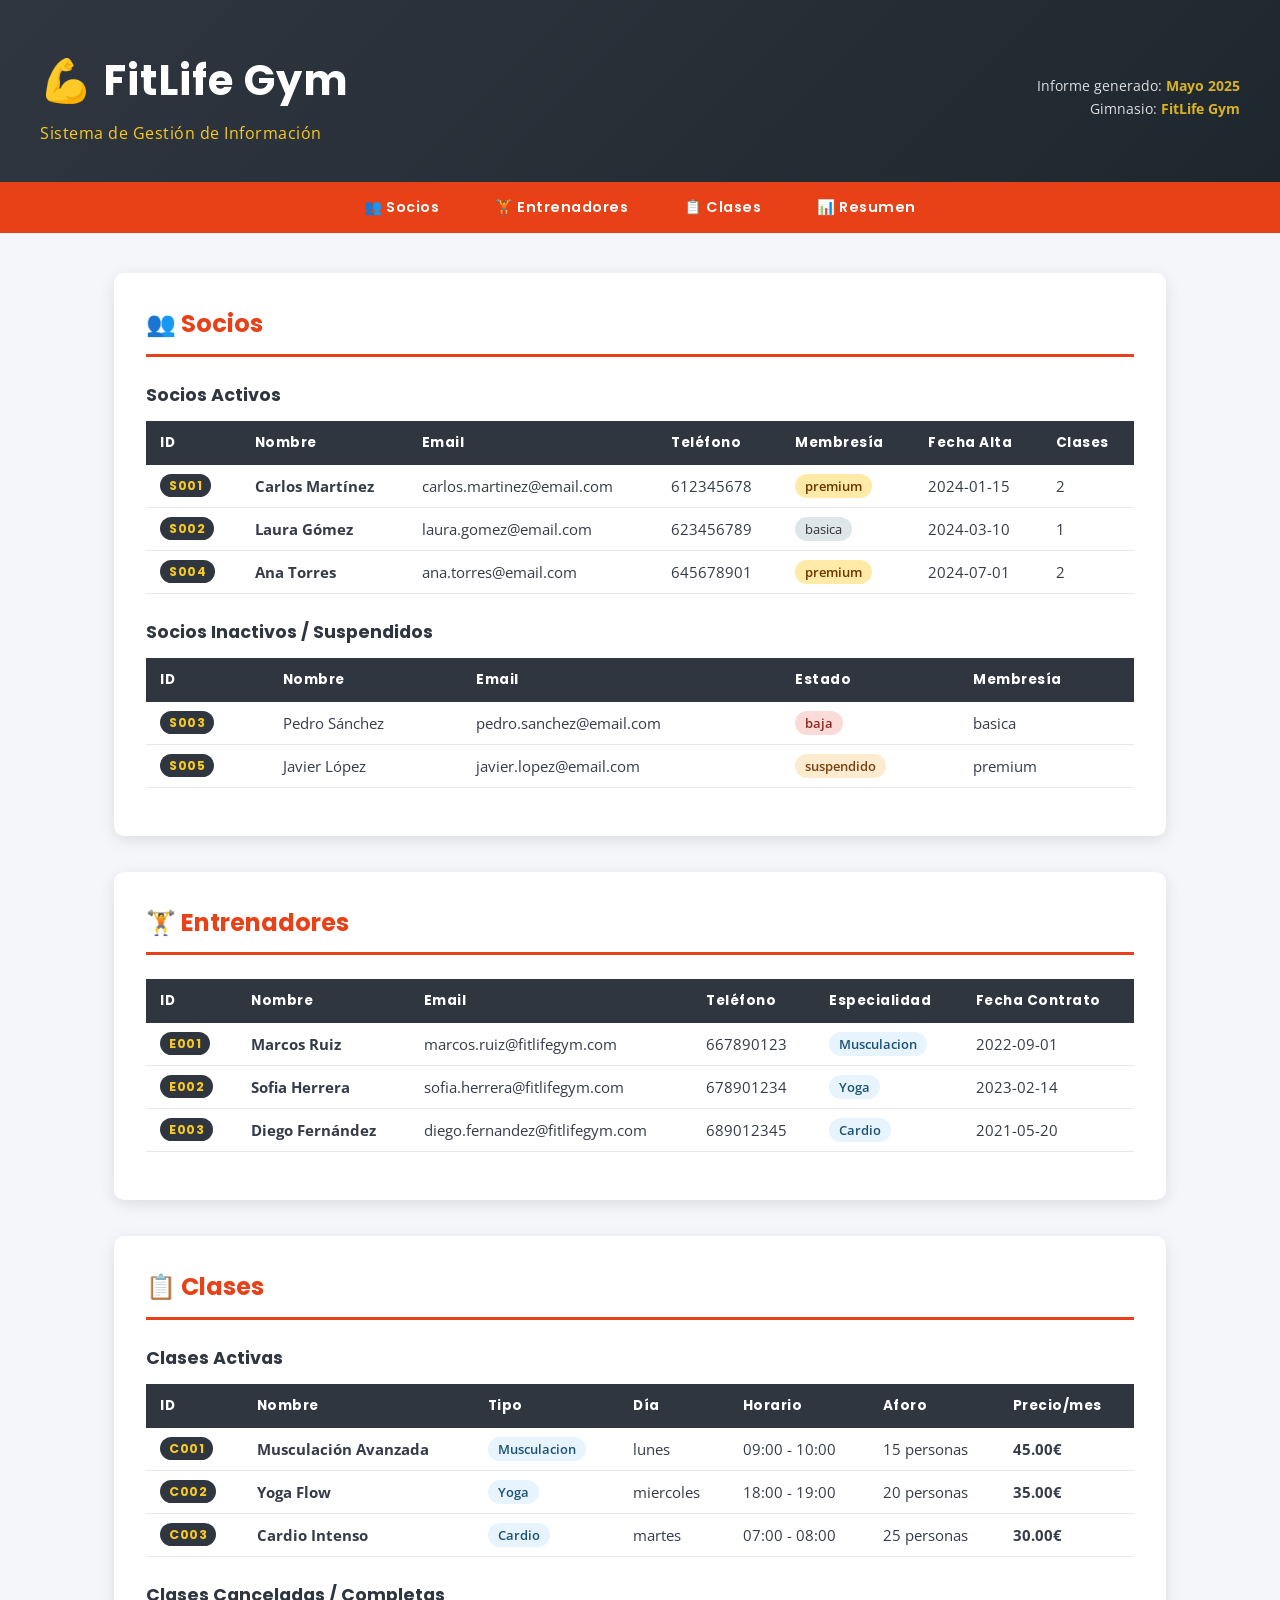
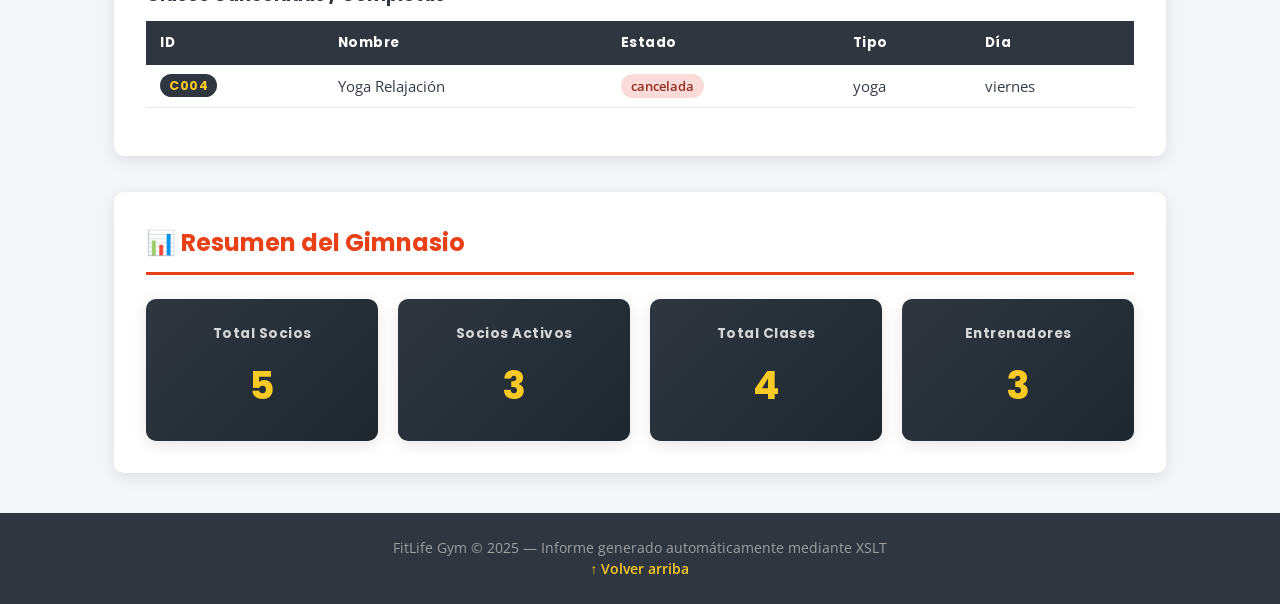
==== index.html @ a02cb92c "Proyecto módulo Lenguajes de Marcas FitLife Gym" ====
<html lang="es">
   <head>
      <meta charset="UTF-8"/>
      <meta name="viewport" content="width=device-width, initial-scale=1.0"/>
      <title>FitLife Gym - Informe de Gestión</title>
      <link rel="stylesheet" href="../css/estilo.css"/>
   </head>
   <body>
      <header class="portada">
         <div class="logo-area">
            <h1>💪 FitLife Gym</h1>
            <p class="subtitulo">Sistema de Gestión de Información</p>
         </div>
         <div class="fecha-generacion">
            <p>Informe generado: <strong>Mayo 2025</strong>
            </p>
            <p>Gimnasio: <strong>FitLife Gym</strong>
            </p>
         </div>
      </header>
      <nav class="navegacion">
         <a href="#socios">👥 Socios</a>
         <a href="#entrenadores">🏋️ Entrenadores</a>
         <a href="#clases">📋 Clases</a>
         <a href="#resumen">📊 Resumen</a>
      </nav>
      <main>
         <section id="socios">
            <h2>👥 Socios</h2>
            <h3>Socios Activos</h3>
            <table>
               <thead>
                  <tr>
                     <th>ID</th>
                     <th>Nombre</th>
                     <th>Email</th>
                     <th>Teléfono</th>
                     <th>Membresía</th>
                     <th>Fecha Alta</th>
                     <th>Clases</th>
                  </tr>
               </thead>
               <tbody>
                  <tr>
                     <td>
                        <span class="id-badge">S001</span>
                     </td>
                     <td>
                        <strong>Carlos Martínez</strong>
                     </td>
                     <td>carlos.martinez@email.com</td>
                     <td>612345678</td>
                     <td>
                        <span class="&#xA;                          membresia-premium">premium</span>
                     </td>
                     <td>2024-01-15</td>
                     <td>2</td>
                  </tr>
                  <tr>
                     <td>
                        <span class="id-badge">S002</span>
                     </td>
                     <td>
                        <strong>Laura Gómez</strong>
                     </td>
                     <td>laura.gomez@email.com</td>
                     <td>623456789</td>
                     <td>
                        <span class="&#xA;                          membresia-basica">basica</span>
                     </td>
                     <td>2024-03-10</td>
                     <td>1</td>
                  </tr>
                  <tr>
                     <td>
                        <span class="id-badge">S004</span>
                     </td>
                     <td>
                        <strong>Ana Torres</strong>
                     </td>
                     <td>ana.torres@email.com</td>
                     <td>645678901</td>
                     <td>
                        <span class="&#xA;                          membresia-premium">premium</span>
                     </td>
                     <td>2024-07-01</td>
                     <td>2</td>
                  </tr>
               </tbody>
            </table>
            <h3>Socios Inactivos / Suspendidos</h3>
            <table>
               <thead>
                  <tr>
                     <th>ID</th>
                     <th>Nombre</th>
                     <th>Email</th>
                     <th>Estado</th>
                     <th>Membresía</th>
                  </tr>
               </thead>
               <tbody>
                  <tr>
                     <td>
                        <span class="id-badge">S003</span>
                     </td>
                     <td>Pedro Sánchez</td>
                     <td>pedro.sanchez@email.com</td>
                     <td>
                        <span class="&#xA;                          estado-baja">baja</span>
                     </td>
                     <td>basica</td>
                  </tr>
                  <tr>
                     <td>
                        <span class="id-badge">S005</span>
                     </td>
                     <td>Javier López</td>
                     <td>javier.lopez@email.com</td>
                     <td>
                        <span class="&#xA;                          estado-suspendido">suspendido</span>
                     </td>
                     <td>premium</td>
                  </tr>
               </tbody>
            </table>
         </section>
         <section id="entrenadores">
            <h2>🏋️ Entrenadores</h2>
            <table>
               <thead>
                  <tr>
                     <th>ID</th>
                     <th>Nombre</th>
                     <th>Email</th>
                     <th>Teléfono</th>
                     <th>Especialidad</th>
                     <th>Fecha Contrato</th>
                  </tr>
               </thead>
               <tbody>
                  <tr>
                     <td>
                        <span class="id-badge">E001</span>
                     </td>
                     <td>
                        <strong>Marcos Ruiz</strong>
                     </td>
                     <td>marcos.ruiz@fitlifegym.com</td>
                     <td>667890123</td>
                     <td>
                        <span class="especialidad">musculacion</span>
                     </td>
                     <td>2022-09-01</td>
                  </tr>
                  <tr>
                     <td>
                        <span class="id-badge">E002</span>
                     </td>
                     <td>
                        <strong>Sofia Herrera</strong>
                     </td>
                     <td>sofia.herrera@fitlifegym.com</td>
                     <td>678901234</td>
                     <td>
                        <span class="especialidad">yoga</span>
                     </td>
                     <td>2023-02-14</td>
                  </tr>
                  <tr>
                     <td>
                        <span class="id-badge">E003</span>
                     </td>
                     <td>
                        <strong>Diego Fernández</strong>
                     </td>
                     <td>diego.fernandez@fitlifegym.com</td>
                     <td>689012345</td>
                     <td>
                        <span class="especialidad">cardio</span>
                     </td>
                     <td>2021-05-20</td>
                  </tr>
               </tbody>
            </table>
         </section>
         <section id="clases">
            <h2>📋 Clases</h2>
            <h3>Clases Activas</h3>
            <table>
               <thead>
                  <tr>
                     <th>ID</th>
                     <th>Nombre</th>
                     <th>Tipo</th>
                     <th>Día</th>
                     <th>Horario</th>
                     <th>Aforo</th>
                     <th>Precio/mes</th>
                  </tr>
               </thead>
               <tbody>
                  <tr>
                     <td>
                        <span class="id-badge">C001</span>
                     </td>
                     <td>
                        <strong>Musculación Avanzada</strong>
                     </td>
                     <td>
                        <span class="tipo-clase">musculacion</span>
                     </td>
                     <td>lunes</td>
                     <td>09:00 -
                      10:00</td>
                     <td>15 personas</td>
                     <td>
                        <strong>45.00€</strong>
                     </td>
                  </tr>
                  <tr>
                     <td>
                        <span class="id-badge">C002</span>
                     </td>
                     <td>
                        <strong>Yoga Flow</strong>
                     </td>
                     <td>
                        <span class="tipo-clase">yoga</span>
                     </td>
                     <td>miercoles</td>
                     <td>18:00 -
                      19:00</td>
                     <td>20 personas</td>
                     <td>
                        <strong>35.00€</strong>
                     </td>
                  </tr>
                  <tr>
                     <td>
                        <span class="id-badge">C003</span>
                     </td>
                     <td>
                        <strong>Cardio Intenso</strong>
                     </td>
                     <td>
                        <span class="tipo-clase">cardio</span>
                     </td>
                     <td>martes</td>
                     <td>07:00 -
                      08:00</td>
                     <td>25 personas</td>
                     <td>
                        <strong>30.00€</strong>
                     </td>
                  </tr>
               </tbody>
            </table>
            <h3>Clases Canceladas / Completas</h3>
            <table>
               <thead>
                  <tr>
                     <th>ID</th>
                     <th>Nombre</th>
                     <th>Estado</th>
                     <th>Tipo</th>
                     <th>Día</th>
                  </tr>
               </thead>
               <tbody>
                  <tr>
                     <td>
                        <span class="id-badge">C004</span>
                     </td>
                     <td>Yoga Relajación</td>
                     <td>
                        <span class="estado-cancelada">cancelada</span>
                     </td>
                     <td>yoga</td>
                     <td>viernes</td>
                  </tr>
               </tbody>
            </table>
         </section>
         <section id="resumen">
            <h2>📊 Resumen del Gimnasio</h2>
            <div class="cards-resumen">
               <div class="card">
                  <h4>Total Socios</h4>
                  <p class="numero">5</p>
               </div>
               <div class="card">
                  <h4>Socios Activos</h4>
                  <p class="numero">3</p>
               </div>
               <div class="card">
                  <h4>Total Clases</h4>
                  <p class="numero">4</p>
               </div>
               <div class="card">
                  <h4>Entrenadores</h4>
                  <p class="numero">3</p>
               </div>
            </div>
         </section>
      </main>
      <footer>
         <p>FitLife Gym © 2025 — Informe generado automáticamente mediante XSLT</p>
         <p>
            <a href="#socios">↑ Volver arriba</a>
         </p>
      </footer>
   </body>
</html>
---- css/estilo.css ----
/* ===================================================
   FitLife Gym - Hoja de Estilos
   Módulo: Lenguajes de Marcas y SGI
   =================================================== */

/* --- Fuentes y Reset --- */
@import url('https://fonts.googleapis.com/css2?family=Poppins:wght@400;600;700&family=Open+Sans:wght@400;600&display=swap');

*, *::before, *::after {
  box-sizing: border-box;
  margin: 0;
  padding: 0;
}

:root {
  --color-primario:   #e84118;
  --color-secundario: #2f3640;
  --color-acento:     #f9ca24;
  --color-fondo:      #f5f6fa;
  --color-blanco:     #ffffff;
  --color-texto:      #353b48;
  --color-gris:       #718093;
  --sombra:           0 4px 16px rgba(0,0,0,0.10);
  --radio:            10px;
}

body {
  font-family: 'Open Sans', sans-serif;
  background-color: var(--color-fondo);
  color: var(--color-texto);
  line-height: 1.6;
}

/* --- PORTADA / HEADER --- */
.portada {
  background: linear-gradient(135deg, var(--color-secundario), #1e272e);
  color: var(--color-blanco);
  padding: 48px 40px 36px;
  display: flex;
  justify-content: space-between;
  align-items: center;
  flex-wrap: wrap;
  gap: 20px;
}

.portada h1 {
  font-family: 'Poppins', sans-serif;
  font-size: 2.6rem;
  font-weight: 700;
  letter-spacing: 1px;
}

.portada .subtitulo {
  color: var(--color-acento);
  font-size: 1rem;
  margin-top: 6px;
  letter-spacing: 0.5px;
}

.fecha-generacion {
  text-align: right;
  font-size: 0.9rem;
  opacity: 0.85;
}

.fecha-generacion strong {
  color: var(--color-acento);
}

/* --- NAVEGACIÓN --- */
.navegacion {
  background-color: var(--color-primario);
  display: flex;
  gap: 0;
  justify-content: center;
  flex-wrap: wrap;
  padding: 0 20px;
}

.navegacion a {
  color: var(--color-blanco);
  text-decoration: none;
  padding: 14px 28px;
  font-family: 'Poppins', sans-serif;
  font-size: 0.9rem;
  font-weight: 600;
  letter-spacing: 0.5px;
  transition: background 0.2s;
}

.navegacion a:hover {
  background-color: rgba(255,255,255,0.15);
}

/* --- MAIN --- */
main {
  max-width: 1100px;
  margin: 40px auto;
  padding: 0 24px;
}

/* --- SECCIONES --- */
section {
  background: var(--color-blanco);
  border-radius: var(--radio);
  box-shadow: var(--sombra);
  padding: 32px;
  margin-bottom: 36px;
}

section h2 {
  font-family: 'Poppins', sans-serif;
  font-size: 1.5rem;
  color: var(--color-primario);
  border-bottom: 3px solid var(--color-primario);
  padding-bottom: 10px;
  margin-bottom: 24px;
}

section h3 {
  font-family: 'Poppins', sans-serif;
  font-size: 1.1rem;
  color: var(--color-secundario);
  margin: 24px 0 12px;
}

/* --- TABLAS --- */
table {
  width: 100%;
  border-collapse: collapse;
  font-size: 0.92rem;
  margin-bottom: 16px;
}

thead tr {
  background-color: var(--color-secundario);
  color: var(--color-blanco);
}

thead th {
  padding: 12px 14px;
  text-align: left;
  font-family: 'Poppins', sans-serif;
  font-size: 0.85rem;
  letter-spacing: 0.5px;
}

tbody tr {
  border-bottom: 1px solid #e8e8e8;
  transition: background 0.15s;
}

tbody tr:hover {
  background-color: #f0f3ff;
}

tbody td {
  padding: 11px 14px;
  vertical-align: middle;
}

/* --- BADGES Y ETIQUETAS --- */
.id-badge {
  background-color: var(--color-secundario);
  color: var(--color-acento);
  font-family: 'Poppins', sans-serif;
  font-size: 0.78rem;
  font-weight: 700;
  padding: 3px 9px;
  border-radius: 20px;
  letter-spacing: 0.5px;
}

/* Membresía */
.membresia-premium {
  background-color: #ffeaa7;
  color: #6c3500;
  padding: 3px 10px;
  border-radius: 20px;
  font-weight: 600;
  font-size: 0.82rem;
}

.membresia-basica {
  background-color: #dfe6e9;
  color: #2d3436;
  padding: 3px 10px;
  border-radius: 20px;
  font-size: 0.82rem;
}

/* Estados */
.estado-activo {
  background-color: #d4efdf;
  color: #1e8449;
  padding: 3px 10px;
  border-radius: 20px;
  font-size: 0.82rem;
  font-weight: 600;
}

.estado-baja {
  background-color: #fadbd8;
  color: #922b21;
  padding: 3px 10px;
  border-radius: 20px;
  font-size: 0.82rem;
  font-weight: 600;
}

.estado-suspendido {
  background-color: #fdebd0;
  color: #784212;
  padding: 3px 10px;
  border-radius: 20px;
  font-size: 0.82rem;
  font-weight: 600;
}

.estado-cancelada {
  background-color: #fadbd8;
  color: #922b21;
  padding: 3px 10px;
  border-radius: 20px;
  font-size: 0.82rem;
  font-weight: 600;
}

/* Especialidad / Tipo clase */
.especialidad,
.tipo-clase {
  background-color: #e8f4fd;
  color: #1a5276;
  padding: 3px 10px;
  border-radius: 20px;
  font-size: 0.82rem;
  font-weight: 600;
  text-transform: capitalize;
}

/* --- CARDS RESUMEN --- */
.cards-resumen {
  display: flex;
  gap: 20px;
  flex-wrap: wrap;
  margin-top: 8px;
}

.card {
  flex: 1;
  min-width: 160px;
  background: linear-gradient(135deg, var(--color-secundario), #1e272e);
  color: var(--color-blanco);
  border-radius: var(--radio);
  padding: 24px 20px;
  text-align: center;
  box-shadow: var(--sombra);
}

.card h4 {
  font-family: 'Poppins', sans-serif;
  font-size: 0.85rem;
  letter-spacing: 0.5px;
  opacity: 0.8;
  margin-bottom: 10px;
}

.card .numero {
  font-family: 'Poppins', sans-serif;
  font-size: 2.4rem;
  font-weight: 700;
  color: var(--color-acento);
}

/* --- FOOTER --- */
footer {
  background-color: var(--color-secundario);
  color: #a0a0a0;
  text-align: center;
  padding: 24px;
  font-size: 0.85rem;
  margin-top: 20px;
}

footer a {
  color: var(--color-acento);
  text-decoration: none;
  font-weight: 600;
}

footer a:hover {
  text-decoration: underline;
}

/* --- RESPONSIVE --- */
@media (max-width: 768px) {
  .portada {
    flex-direction: column;
    text-align: center;
    padding: 32px 20px;
  }

  .portada h1 {
    font-size: 1.8rem;
  }

  .fecha-generacion {
    text-align: center;
  }

  .navegacion a {
    padding: 12px 16px;
    font-size: 0.82rem;
  }

  main {
    padding: 0 12px;
    margin: 20px auto;
  }

  section {
    padding: 20px 16px;
  }

  table {
    font-size: 0.82rem;
  }

  thead th, tbody td {
    padding: 8px 10px;
  }

  .cards-resumen {
    gap: 12px;
  }
}

@media (max-width: 480px) {
  table {
    display: block;
    overflow-x: auto;
  }
}
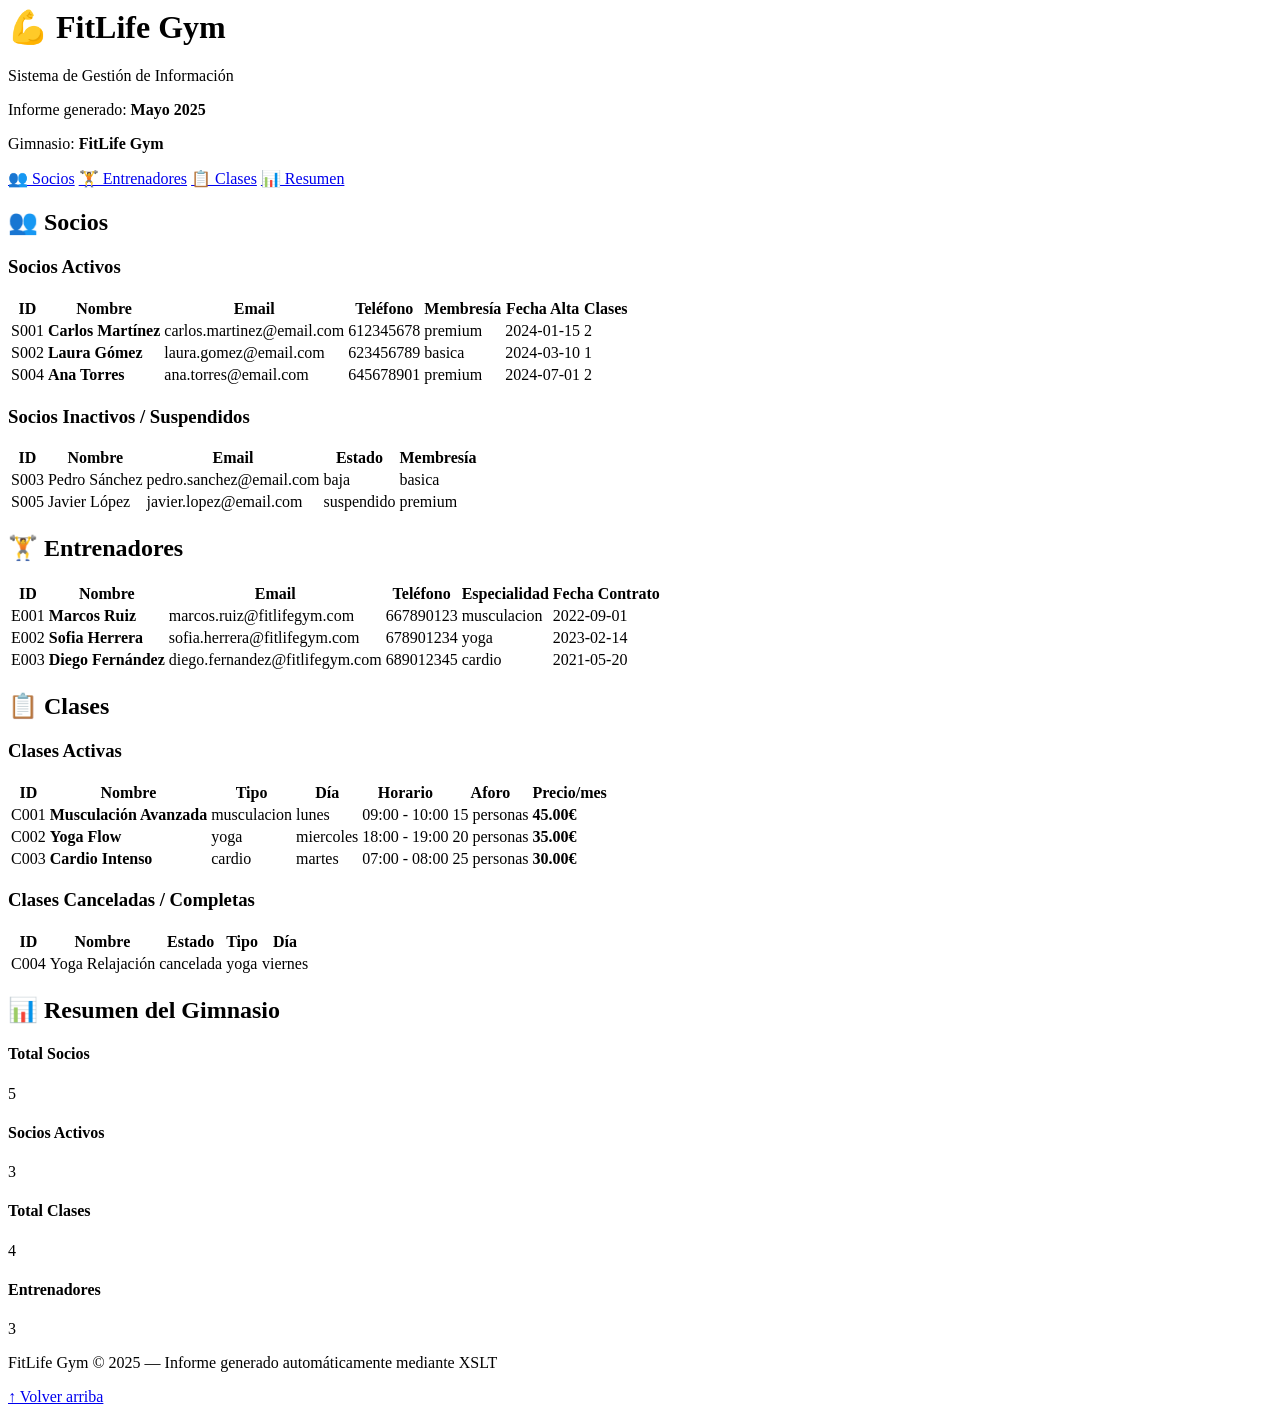
==== commit f23e86a9: "Correct stylesheet link case in index.html" ====
--- a/index.html
+++ b/index.html
@@ -3,7 +3,7 @@
       <meta charset="UTF-8"/>
       <meta name="viewport" content="width=device-width, initial-scale=1.0"/>
       <title>FitLife Gym - Informe de Gestión</title>
-      <link rel="stylesheet" href="../css/estilo.css"/>
+      <link rel="stylesheet" href="../CSS/estilo.css"/>
    </head>
    <body>
       <header class="portada">
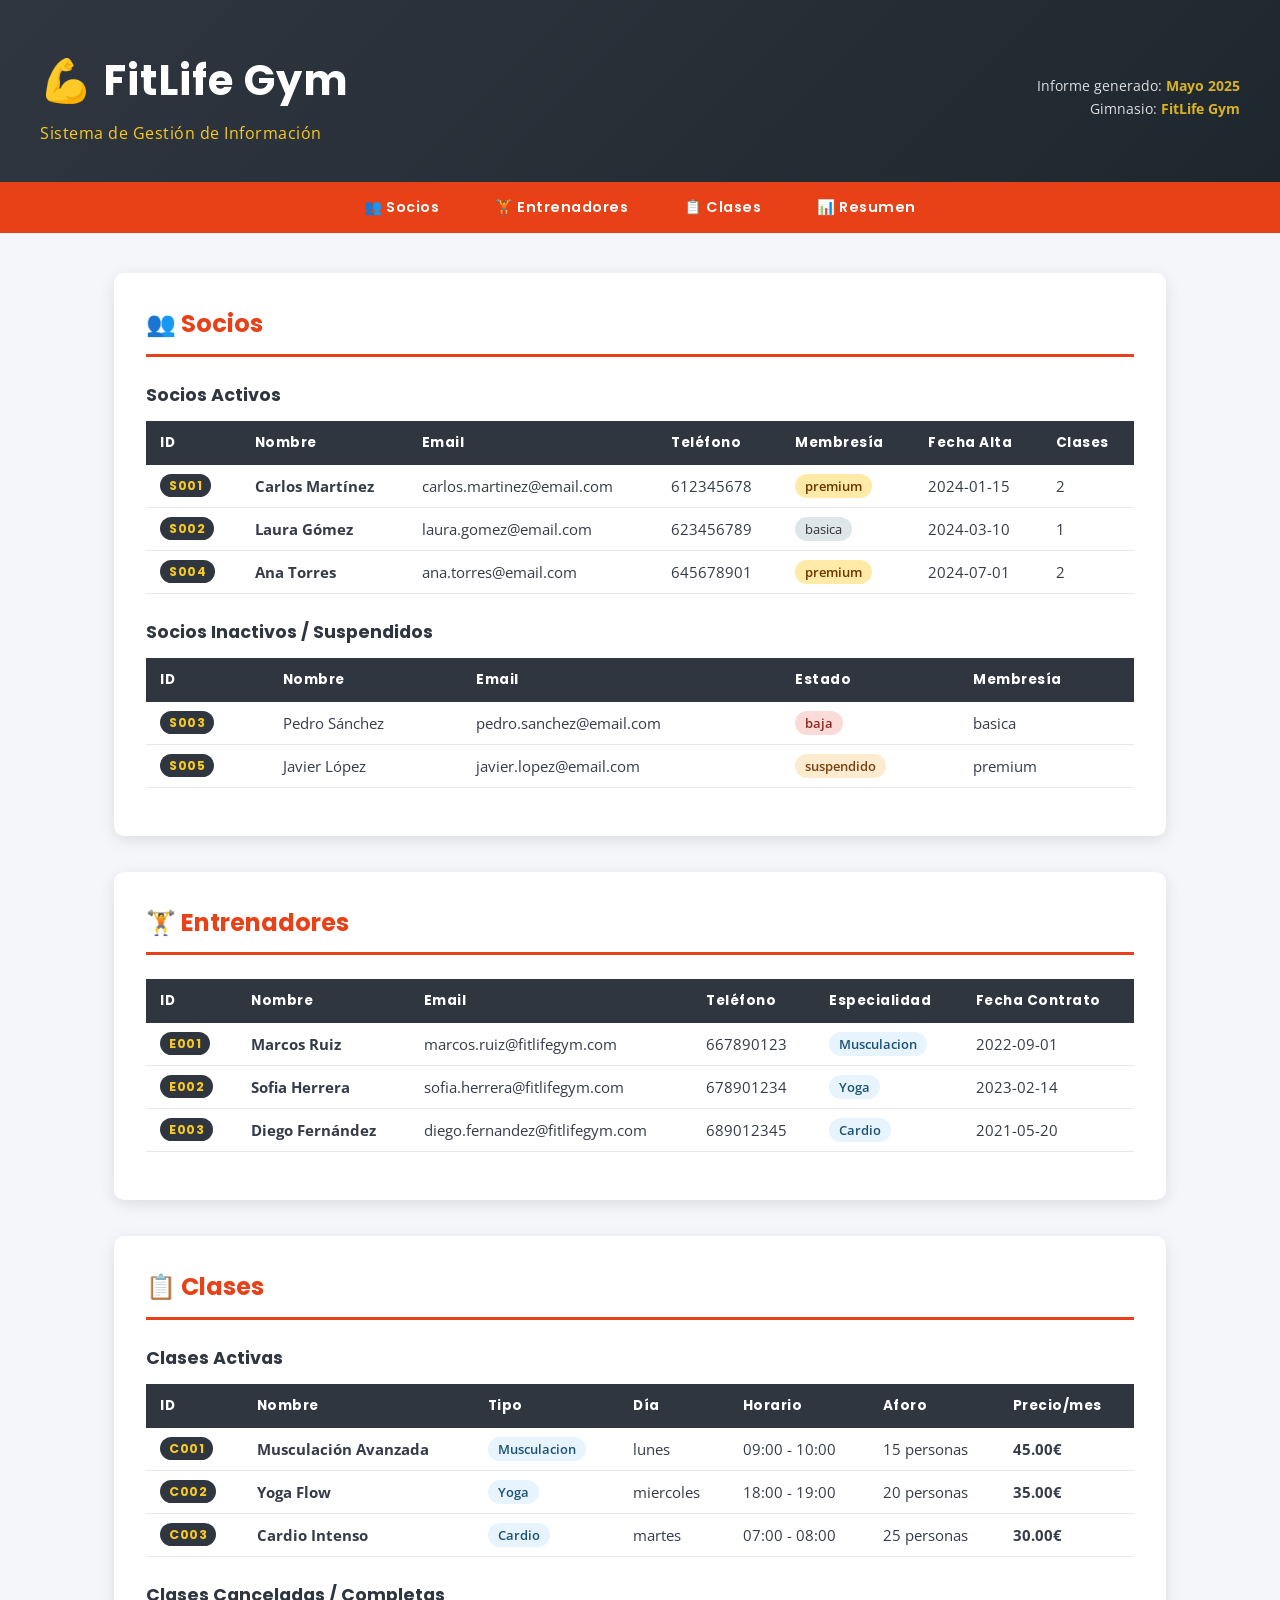
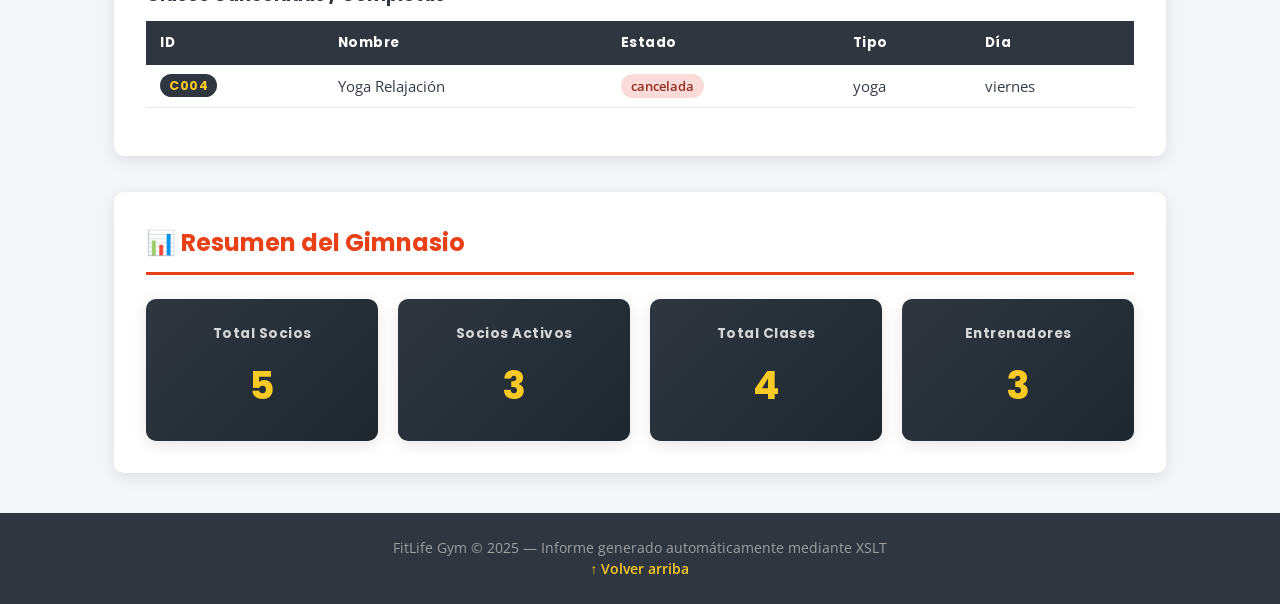
==== commit 9a163d28: "Update index.html" ====
--- a/index.html
+++ b/index.html
@@ -3,7 +3,7 @@
       <meta charset="UTF-8"/>
       <meta name="viewport" content="width=device-width, initial-scale=1.0"/>
       <title>FitLife Gym - Informe de Gestión</title>
-      <link rel="stylesheet" href="../CSS/estilo.css"/>
+      <link rel="stylesheet" href="css/estilo.css">
    </head>
    <body>
       <header class="portada">
--- a/css/estilo.css
+++ b/css/estilo.css
@@ -0,0 +1,343 @@
+/* ===================================================
+   FitLife Gym - Hoja de Estilos
+   Módulo: Lenguajes de Marcas y SGI
+   =================================================== */
+
+/* --- Fuentes y Reset --- */
+@import url('https://fonts.googleapis.com/css2?family=Poppins:wght@400;600;700&family=Open+Sans:wght@400;600&display=swap');
+
+*, *::before, *::after {
+  box-sizing: border-box;
+  margin: 0;
+  padding: 0;
+}
+
+:root {
+  --color-primario:   #e84118;
+  --color-secundario: #2f3640;
+  --color-acento:     #f9ca24;
+  --color-fondo:      #f5f6fa;
+  --color-blanco:     #ffffff;
+  --color-texto:      #353b48;
+  --color-gris:       #718093;
+  --sombra:           0 4px 16px rgba(0,0,0,0.10);
+  --radio:            10px;
+}
+
+body {
+  font-family: 'Open Sans', sans-serif;
+  background-color: var(--color-fondo);
+  color: var(--color-texto);
+  line-height: 1.6;
+}
+
+/* --- PORTADA / HEADER --- */
+.portada {
+  background: linear-gradient(135deg, var(--color-secundario), #1e272e);
+  color: var(--color-blanco);
+  padding: 48px 40px 36px;
+  display: flex;
+  justify-content: space-between;
+  align-items: center;
+  flex-wrap: wrap;
+  gap: 20px;
+}
+
+.portada h1 {
+  font-family: 'Poppins', sans-serif;
+  font-size: 2.6rem;
+  font-weight: 700;
+  letter-spacing: 1px;
+}
+
+.portada .subtitulo {
+  color: var(--color-acento);
+  font-size: 1rem;
+  margin-top: 6px;
+  letter-spacing: 0.5px;
+}
+
+.fecha-generacion {
+  text-align: right;
+  font-size: 0.9rem;
+  opacity: 0.85;
+}
+
+.fecha-generacion strong {
+  color: var(--color-acento);
+}
+
+/* --- NAVEGACIÓN --- */
+.navegacion {
+  background-color: var(--color-primario);
+  display: flex;
+  gap: 0;
+  justify-content: center;
+  flex-wrap: wrap;
+  padding: 0 20px;
+}
+
+.navegacion a {
+  color: var(--color-blanco);
+  text-decoration: none;
+  padding: 14px 28px;
+  font-family: 'Poppins', sans-serif;
+  font-size: 0.9rem;
+  font-weight: 600;
+  letter-spacing: 0.5px;
+  transition: background 0.2s;
+}
+
+.navegacion a:hover {
+  background-color: rgba(255,255,255,0.15);
+}
+
+/* --- MAIN --- */
+main {
+  max-width: 1100px;
+  margin: 40px auto;
+  padding: 0 24px;
+}
+
+/* --- SECCIONES --- */
+section {
+  background: var(--color-blanco);
+  border-radius: var(--radio);
+  box-shadow: var(--sombra);
+  padding: 32px;
+  margin-bottom: 36px;
+}
+
+section h2 {
+  font-family: 'Poppins', sans-serif;
+  font-size: 1.5rem;
+  color: var(--color-primario);
+  border-bottom: 3px solid var(--color-primario);
+  padding-bottom: 10px;
+  margin-bottom: 24px;
+}
+
+section h3 {
+  font-family: 'Poppins', sans-serif;
+  font-size: 1.1rem;
+  color: var(--color-secundario);
+  margin: 24px 0 12px;
+}
+
+/* --- TABLAS --- */
+table {
+  width: 100%;
+  border-collapse: collapse;
+  font-size: 0.92rem;
+  margin-bottom: 16px;
+}
+
+thead tr {
+  background-color: var(--color-secundario);
+  color: var(--color-blanco);
+}
+
+thead th {
+  padding: 12px 14px;
+  text-align: left;
+  font-family: 'Poppins', sans-serif;
+  font-size: 0.85rem;
+  letter-spacing: 0.5px;
+}
+
+tbody tr {
+  border-bottom: 1px solid #e8e8e8;
+  transition: background 0.15s;
+}
+
+tbody tr:hover {
+  background-color: #f0f3ff;
+}
+
+tbody td {
+  padding: 11px 14px;
+  vertical-align: middle;
+}
+
+/* --- BADGES Y ETIQUETAS --- */
+.id-badge {
+  background-color: var(--color-secundario);
+  color: var(--color-acento);
+  font-family: 'Poppins', sans-serif;
+  font-size: 0.78rem;
+  font-weight: 700;
+  padding: 3px 9px;
+  border-radius: 20px;
+  letter-spacing: 0.5px;
+}
+
+/* Membresía */
+.membresia-premium {
+  background-color: #ffeaa7;
+  color: #6c3500;
+  padding: 3px 10px;
+  border-radius: 20px;
+  font-weight: 600;
+  font-size: 0.82rem;
+}
+
+.membresia-basica {
+  background-color: #dfe6e9;
+  color: #2d3436;
+  padding: 3px 10px;
+  border-radius: 20px;
+  font-size: 0.82rem;
+}
+
+/* Estados */
+.estado-activo {
+  background-color: #d4efdf;
+  color: #1e8449;
+  padding: 3px 10px;
+  border-radius: 20px;
+  font-size: 0.82rem;
+  font-weight: 600;
+}
+
+.estado-baja {
+  background-color: #fadbd8;
+  color: #922b21;
+  padding: 3px 10px;
+  border-radius: 20px;
+  font-size: 0.82rem;
+  font-weight: 600;
+}
+
+.estado-suspendido {
+  background-color: #fdebd0;
+  color: #784212;
+  padding: 3px 10px;
+  border-radius: 20px;
+  font-size: 0.82rem;
+  font-weight: 600;
+}
+
+.estado-cancelada {
+  background-color: #fadbd8;
+  color: #922b21;
+  padding: 3px 10px;
+  border-radius: 20px;
+  font-size: 0.82rem;
+  font-weight: 600;
+}
+
+/* Especialidad / Tipo clase */
+.especialidad,
+.tipo-clase {
+  background-color: #e8f4fd;
+  color: #1a5276;
+  padding: 3px 10px;
+  border-radius: 20px;
+  font-size: 0.82rem;
+  font-weight: 600;
+  text-transform: capitalize;
+}
+
+/* --- CARDS RESUMEN --- */
+.cards-resumen {
+  display: flex;
+  gap: 20px;
+  flex-wrap: wrap;
+  margin-top: 8px;
+}
+
+.card {
+  flex: 1;
+  min-width: 160px;
+  background: linear-gradient(135deg, var(--color-secundario), #1e272e);
+  color: var(--color-blanco);
+  border-radius: var(--radio);
+  padding: 24px 20px;
+  text-align: center;
+  box-shadow: var(--sombra);
+}
+
+.card h4 {
+  font-family: 'Poppins', sans-serif;
+  font-size: 0.85rem;
+  letter-spacing: 0.5px;
+  opacity: 0.8;
+  margin-bottom: 10px;
+}
+
+.card .numero {
+  font-family: 'Poppins', sans-serif;
+  font-size: 2.4rem;
+  font-weight: 700;
+  color: var(--color-acento);
+}
+
+/* --- FOOTER --- */
+footer {
+  background-color: var(--color-secundario);
+  color: #a0a0a0;
+  text-align: center;
+  padding: 24px;
+  font-size: 0.85rem;
+  margin-top: 20px;
+}
+
+footer a {
+  color: var(--color-acento);
+  text-decoration: none;
+  font-weight: 600;
+}
+
+footer a:hover {
+  text-decoration: underline;
+}
+
+/* --- RESPONSIVE --- */
+@media (max-width: 768px) {
+  .portada {
+    flex-direction: column;
+    text-align: center;
+    padding: 32px 20px;
+  }
+
+  .portada h1 {
+    font-size: 1.8rem;
+  }
+
+  .fecha-generacion {
+    text-align: center;
+  }
+
+  .navegacion a {
+    padding: 12px 16px;
+    font-size: 0.82rem;
+  }
+
+  main {
+    padding: 0 12px;
+    margin: 20px auto;
+  }
+
+  section {
+    padding: 20px 16px;
+  }
+
+  table {
+    font-size: 0.82rem;
+  }
+
+  thead th, tbody td {
+    padding: 8px 10px;
+  }
+
+  .cards-resumen {
+    gap: 12px;
+  }
+}
+
+@media (max-width: 480px) {
+  table {
+    display: block;
+    overflow-x: auto;
+  }
+}
